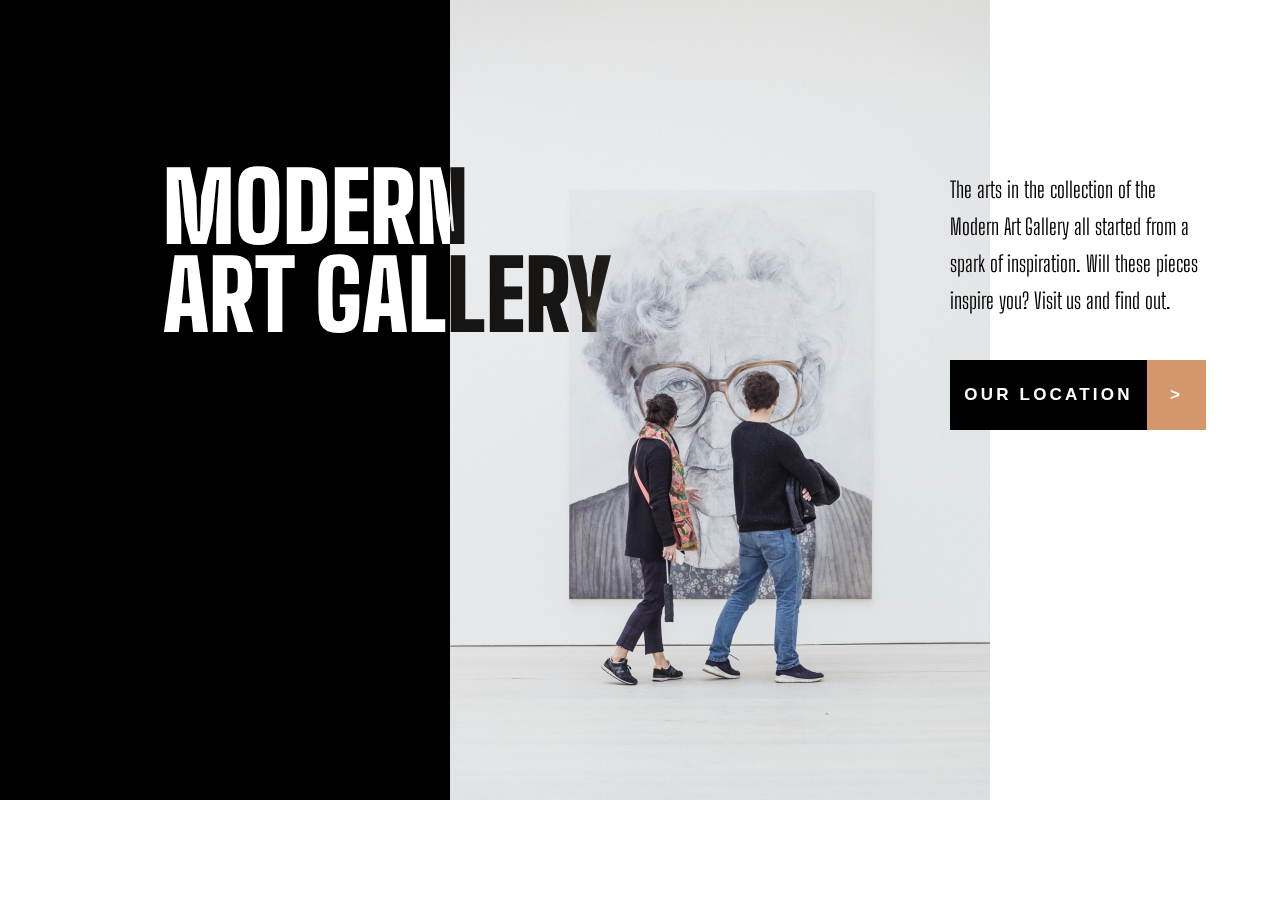
==== index.html @ d9166b7a "project" ====
<!DOCTYPE html>
<html lang="en">
<head>
  <meta charset="UTF-8">
  <meta name="viewport" content="width=device-width, initial-scale=1.0">
  <link rel="preconnect" href="https://fonts.googleapis.com">
  <link rel="preconnect" href="https://fonts.gstatic.com" crossorigin>
  <link href="https://fonts.googleapis.com/css2?family=Big+Shoulders+Display:wght@100..900&display=swap" rel="stylesheet">
  <link rel="stylesheet" href="./main.css">
  <title>Art Gallery</title>
</head>
<body>
  <div class="mainContainer">
    <div class="blackLeft">
      <h1>MODERN ART GALLERY</h1>
    </div>
    <img src="./assets/pictures/RectangleheaderPhoto.png" alt="">
    <div class="mainInfo">
      <h2>The arts in the collection of the Modern Art Gallery all started from a spark of inspiration. Will these pieces inspire you? Visit us and find out.</h2>
      <div class="btnCont">
        <button>OUR LOCATION  </button>
        <button class="arrow"> > </button>
      </div>
    </div>
  </div>
</body>
</html>
---- main.css ----
.big-shoulders display {
  font-family: "Big Shoulders Display", sans-serif;
  font-optical-sizing: auto;
  font-weight: 200;
  font-style: normal;
}

* {
  margin: 0;
  padding: 0;
  box-sizing: border-box;
}

body {
  width: 100vw;
  min-height: 100svh;
  font-family: Big Shoulders Display, sans-serif;
}


.mainContainer {
  display: flex;
 
}

.blackLeft {
  max-width: 450px;
  height: 800px;
  background-color: black;
  h1 {
    font-size: 96px;
    font-weight: 900;
    line-height: 88px;
    text-align: left;
    color: white;;
    margin: 163px;
    width: 454px;
    mix-blend-mode: difference;
  }
}

.mainInfo {
  display: flex;
  justify-content: space-around;
  flex-direction: column;
  max-height: 300px;
  max-width: 20%;
  position: relative;
  top: 150px;
  right: 40px;
  h2 {
    font-size: 22px;
    font-weight: 400;
    line-height: 37px;
    text-align: left;
  }
}

.btnCont {
  display: flex;
  .arrow {
    background-color: #D5966C;
    width: 60px;
  }
  button {
    width: 200px;
    height: 70px;
    color: white;
    border: none;
    font-size: 17px;
    font-weight: 600;
    line-height: 23.94px;
    letter-spacing: 3.2px;
    text-align: center;
    background-color: black;
  }  
}
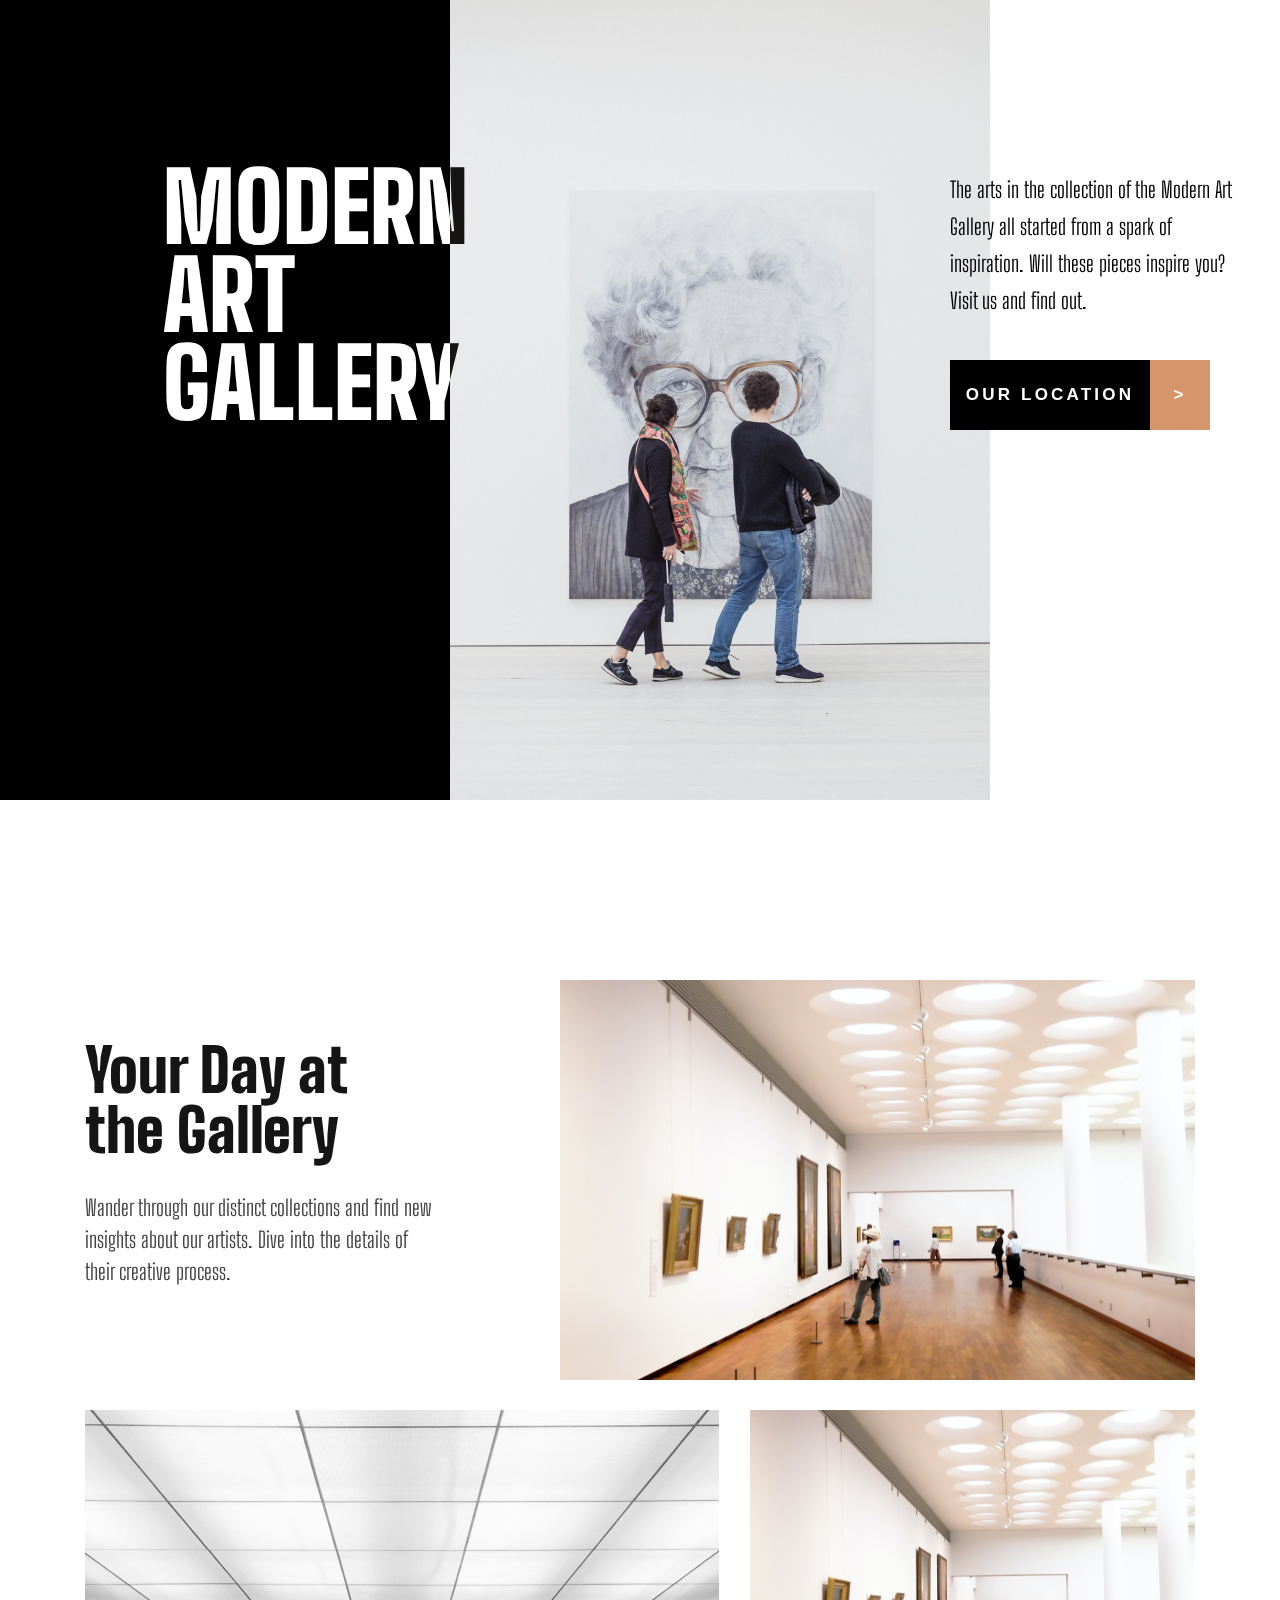
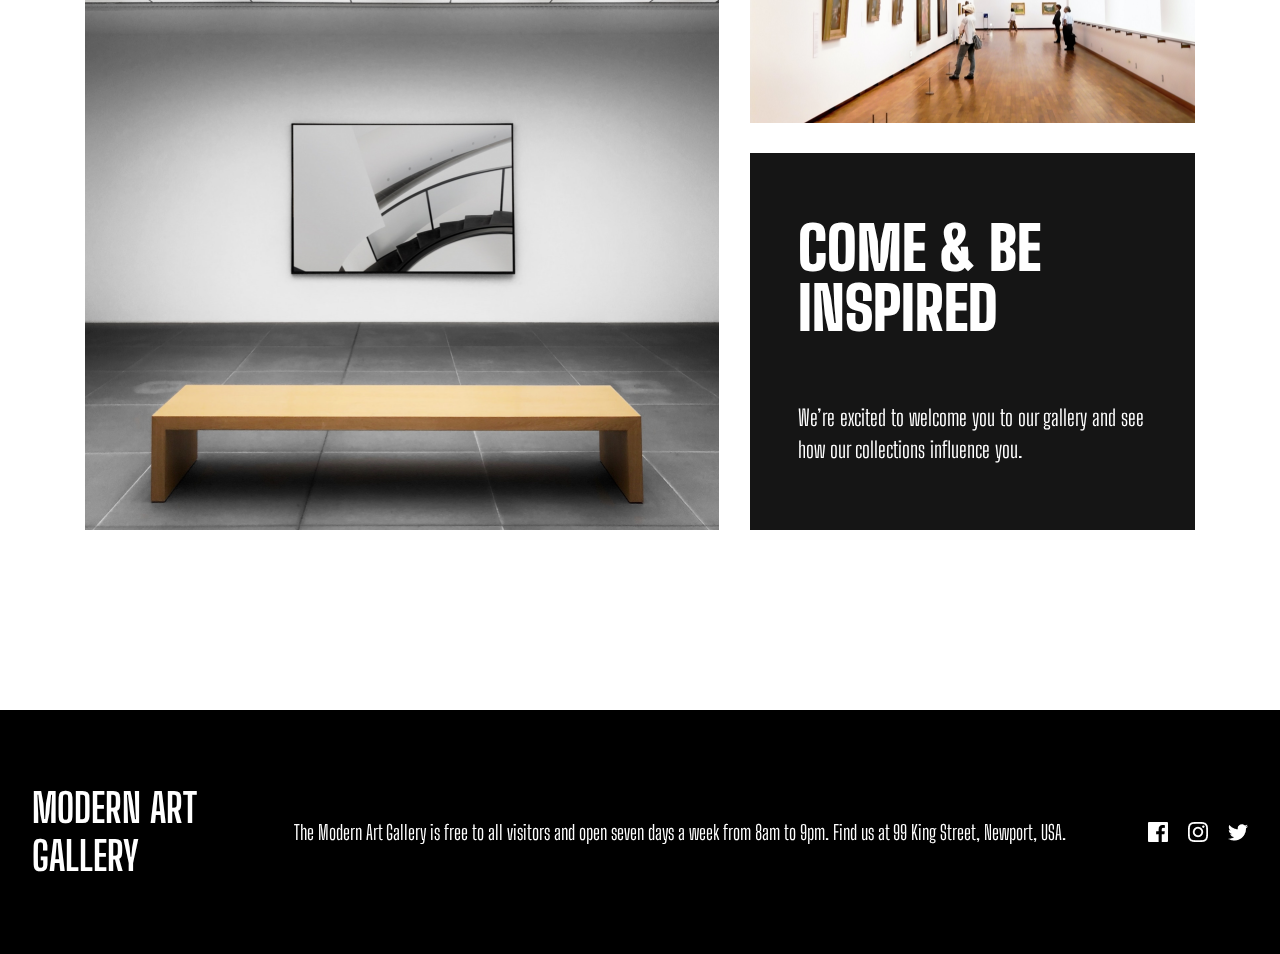
==== commit 95c850c2: "almost" ====
--- a/index.html
+++ b/index.html
@@ -10,7 +10,7 @@
   <title>Art Gallery</title>
 </head>
 <body>
-  <div class="mainContainer">
+  <div class="headContainer">
     <div class="blackLeft">
       <h1>MODERN ART GALLERY</h1>
     </div>
@@ -18,10 +18,31 @@
     <div class="mainInfo">
       <h2>The arts in the collection of the Modern Art Gallery all started from a spark of inspiration. Will these pieces inspire you? Visit us and find out.</h2>
       <div class="btnCont">
-        <button>OUR LOCATION  </button>
+        <a href="./location/location.html">
+          <button type="onClick">OUR LOCATION  </button>
+        </a>
         <button class="arrow"> > </button>
       </div>
     </div>
   </div>
+  <div class="photoesCont">
+    <div class="photoesText">
+     <h2>Your Day at the Gallery</h2>
+     <p>Wander through our distinct collections and find new insights about our artists. Dive into the details of their creative process.</p>
+    </div>
+     <img class="firstPhoto" src="./assets/pictures/Rectangle Copy 2thirdPhoto.png">
+     <img class="secondPhoto" src="./assets/pictures/Rectangle Copy 4forthPhoto.png">
+     <img class="thirdPhoto" src="./assets/pictures/Rectangle Copy 4forthPhoto.png">
+    <div class="photoesFooterText">
+     <h2>COME & BE INSPIRED</h2>
+     <p>We’re excited to welcome you to our gallery and see how our collections influence you.</p>
+    </div>
+ </div>
+ <footer>
+  <h2>MODERN ART GALLERY</h2>
+  <p>The Modern Art Gallery is free to all visitors and open seven days a week from 8am to 9pm. Find us at 99 King Street, Newport, USA.</p>
+  <img src="./assets/pictures/Group 9siteLogos.png" alt="image here">
+ </footer>
 </body>
+<script src="./index.js"></script>
 </html>--- a/main.css
+++ b/main.css
@@ -15,26 +15,30 @@
   width: 100vw;
   min-height: 100svh;
   font-family: Big Shoulders Display, sans-serif;
-}
-
-
-.mainContainer {
-  display: flex;
- 
+  display: flex;
+  flex-direction: column;
+  align-items: center;
+}
+
+
+.headContainer {
+  display: flex;
 }
 
 .blackLeft {
   max-width: 450px;
-  height: 800px;
+  max-height: 800px;
   background-color: black;
+  position: relative;
   h1 {
+    flex-wrap: wrap;
     font-size: 96px;
     font-weight: 900;
     line-height: 88px;
     text-align: left;
     color: white;;
     margin: 163px;
-    width: 454px;
+    /* width: 454px; */
     mix-blend-mode: difference;
   }
 }
@@ -43,8 +47,8 @@
   display: flex;
   justify-content: space-around;
   flex-direction: column;
-  max-height: 300px;
-  max-width: 20%;
+  height: 300px;
+  /* max-width: 20%; */
   position: relative;
   top: 150px;
   right: 40px;
@@ -73,5 +77,145 @@
     letter-spacing: 3.2px;
     text-align: center;
     background-color: black;
+    cursor: pointer;
   }  
 }
+
+.photoesCont {
+  display: flex;
+  flex-direction: column;
+  justify-content: space-evenly;
+  max-width: 1110px;
+  max-height: 1150px;
+  background-color: white;
+  flex-wrap: wrap;
+  gap: 30px;
+  margin-top: 180px;
+  .firstPhoto{
+    width: 635px;
+    height: 720px;
+    margin-top: 60px;
+  }
+  .secondPhoto{
+    width: 635px;
+    height: 400px;
+    position: relative;
+    right: 190px;
+  }
+  .thirdPhoto{
+    width: 445px;
+    height: 313px;
+  }
+}
+
+.photoesText{
+  width: 350px;
+  height: 280px;
+  margin-top: 60px;
+  display: flex;
+  gap: 32px;
+  flex-direction: column;
+  h2 {   
+    font-size: 60px;
+    font-weight: 900;
+    line-height: 60px;
+    letter-spacing: 0px;
+    text-align: left;
+    color: rgba(21, 21, 21, 1);  
+  }
+  p {
+    font-size: 22px;
+    font-weight: 400;
+    line-height: 32px;
+    letter-spacing: 0px;
+    text-align: left;
+    color: rgba(68, 68, 68, 1);
+  }
+}
+
+.photoesFooterText{
+  width: 445px;
+  height: 377px;
+  background: rgba(21, 21, 21, 1);
+  display: flex;
+  justify-content: space-between;
+  flex-direction: column;
+  padding: 65px 47px 64px 48px;
+  h2 {
+    color: rgba(255, 255, 255, 1);
+    font-size: 60px;
+    font-weight: 900;
+    line-height: 60px;
+    letter-spacing: 0px;
+    text-align: left;
+  }
+  p {
+    font-size: 22px;
+    font-weight: 400;
+    line-height: 32px;
+    letter-spacing: 0px;
+    text-align: left;
+    color: rgba(255, 255, 255, 1);
+  }
+}
+
+footer {
+  margin-top: 180px;
+  width: 100%;
+  min-width: 770px;
+  height: 244px;
+  background-color: black;
+  color: white;
+  display: flex;
+  justify-content: space-evenly;
+  align-items: center;
+  h2 {
+    font-size: 40px;
+    width: 180px;
+    position: relative;
+  }
+  p {
+    font-size: 20px;
+    font-weight: 400;
+    line-height: 28px;
+    text-align: left;
+    padding: 50px;
+  }
+  img {
+    position: relative;
+  }
+}
+
+@media (max-width:770px) {
+  body {
+    display: flex;
+    justify-content: center;
+  }
+  .headContainer {
+    .blackLeft {
+      display:none
+    }
+  }
+  .photoesCont {
+    margin-left: 20px;
+    height: 1131;
+    .firstPhoto{
+      width: 400px;
+      height: 720px;
+      margin-top: 60px;
+    }
+    .secondPhoto{
+      width: 350px;
+      height: 400px;
+      position: relative;
+      margin-left: 120px;
+    }
+    .thirdPhoto{
+      width: 280px;
+      height: 313px;
+    }
+  }
+  .photoesFooterText {
+    width: 280px;
+  }
+}